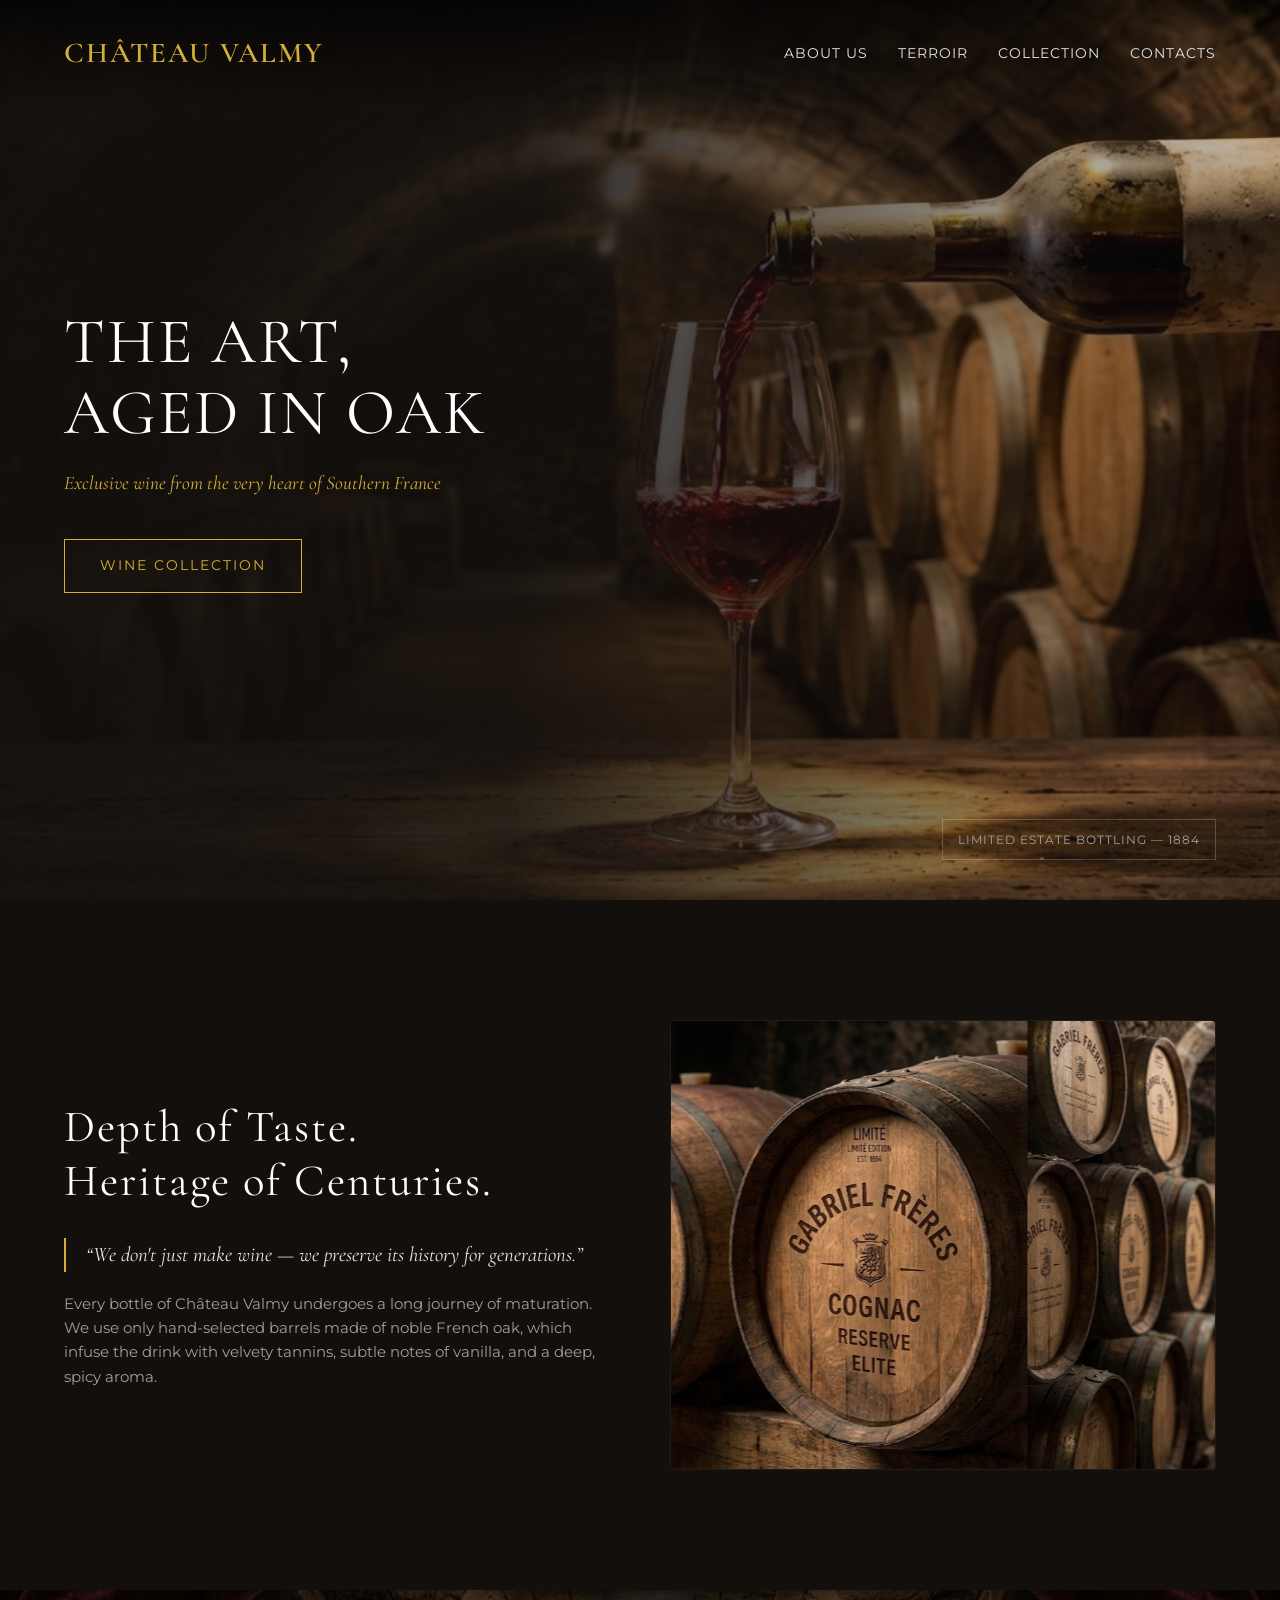
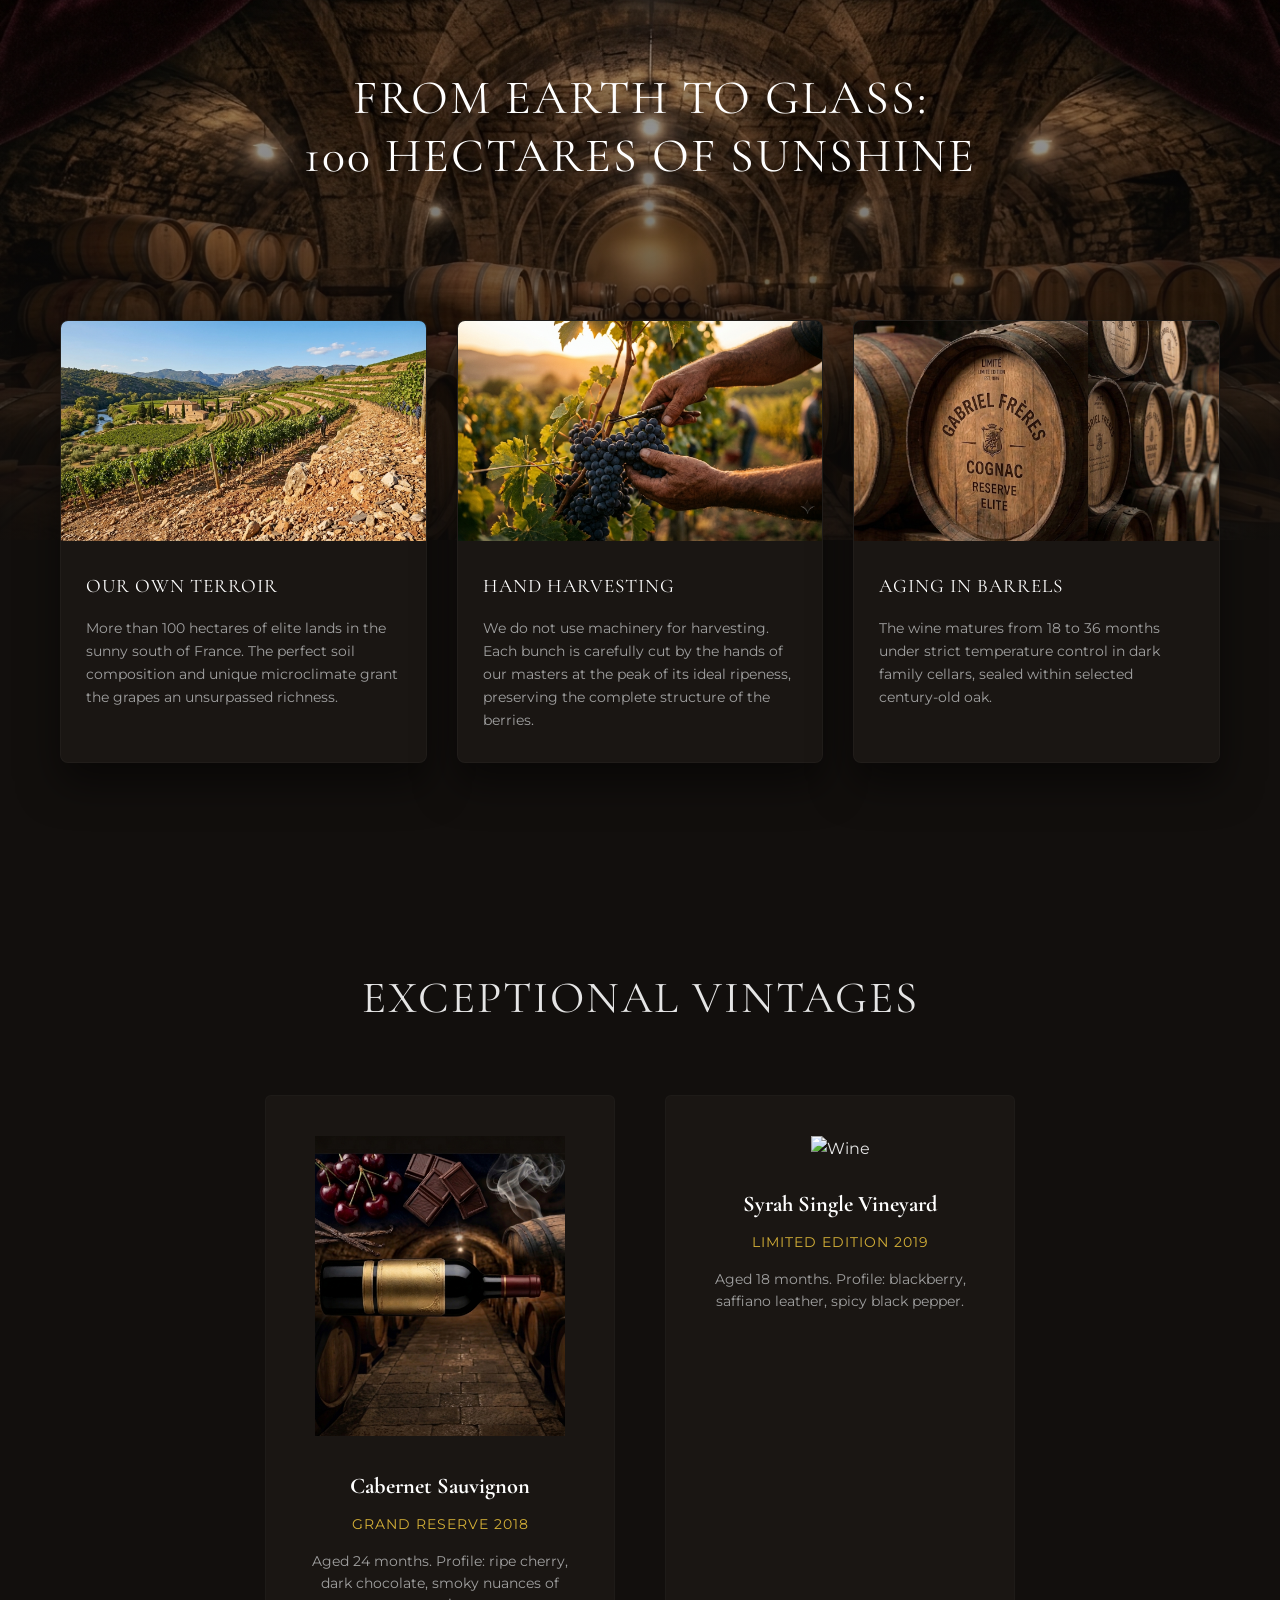
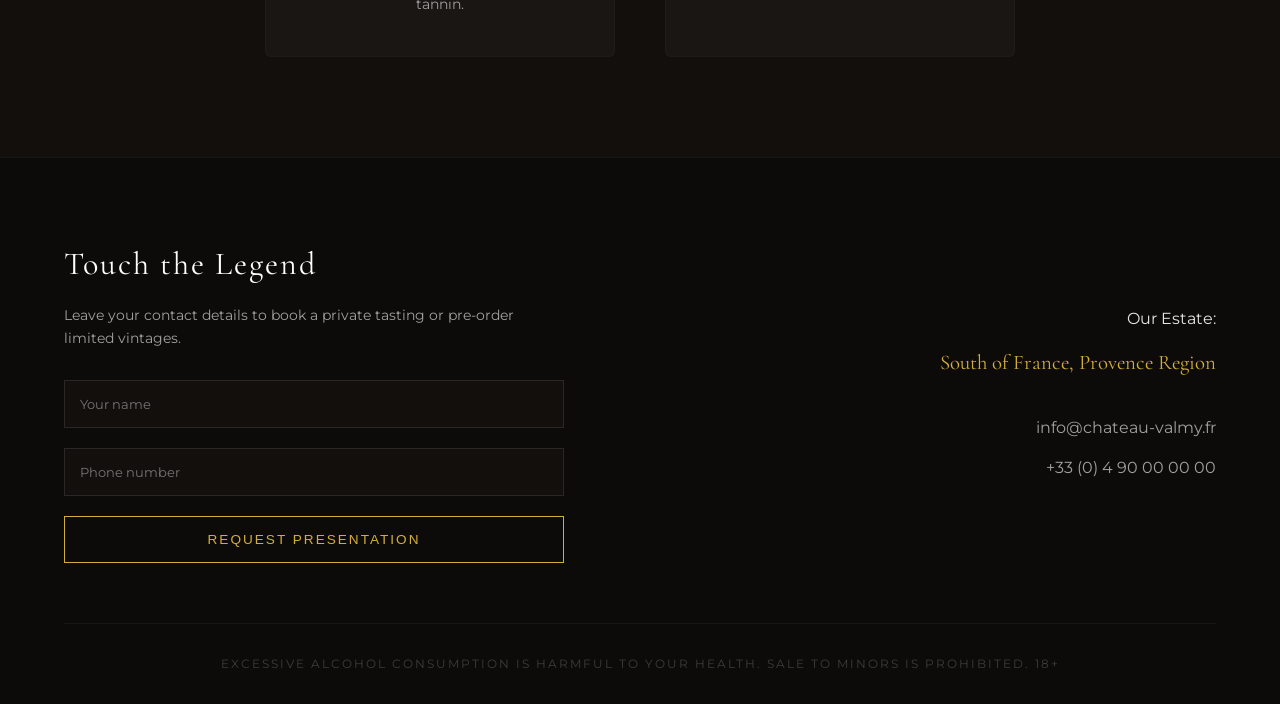
==== index.html @ b54e0d7d "Add files via upload" ====
<!DOCTYPE html>
<html lang="en">
<head>
    <meta charset="UTF-8">
    <meta name="viewport" content="width=device-width, initial-scale=1.0">
    <title>Château Valmy — Exclusive Wines</title>
    <link rel="preconnect" href="https://fonts.googleapis.com">
    <link rel="preconnect" href="https://fonts.gstatic.com" crossorigin>
    <link href="https://fonts.googleapis.com/css2?family=Cormorant+Garamond:ital,wght@0,400;0,600;1,400&family=Montserrat:wght@300;400;500;600&display=swap" rel="stylesheet">
    <link rel="stylesheet" href="./style.css">
</head>
<body>


<header>
    <a href="#" class="nav-logo">CHÂTEAU VALMY</a>
    <ul class="nav-menu">
        <li><a href="#about">About Us</a></li>
        <li><a href="#terroir">Terroir</a></li>
        <li><a href="#collection">Collection</a></li>
        <li><a href="#contacts">Contacts</a></li>
    </ul>
</header>


<section class="hero">

    <div class="hero-content">
        <h1>The Art,<br>Aged in Oak</h1>
        <p>Exclusive wine from the very heart of Southern France</p>
        <a href="#collection" class="btn-gold">Wine Collection</a>
    </div>

    <div class="hero-badge">Limited Estate Bottling — 1884</div>
</section>


<section class="about" id="about">
    <div class="about-text">
        <h2>Depth of Taste.<br>Heritage of Centuries.</h2>
        <blockquote>
            “We don't just make wine — we preserve its history for generations.”
        </blockquote>
        <p>
            Every bottle of Château Valmy undergoes a long journey of maturation. We use only hand-selected barrels made of noble French oak, which infuse the drink with velvety tannins, subtle notes of vanilla, and a deep, spicy aroma.
        </p>
    </div>
    <div class="about-image">
        <img src="barrels.png" alt="Oak barrels in the cellar">
    </div>
</section>


<section class="terroir-section" id="terroir">
    <div class="terroir-hero">
        <h2>From Earth to Glass:<br>100 Hectares of Sunshine</h2>
    </div>

    <div class="cards-container">

        <div class="info-card">
            <div class="card-image">
                <img src="terroir.png" alt="Own vineyards">
            </div>
            <div class="card-text">
                <h3>Our Own Terroir</h3>
                <p>More than 100 hectares of elite lands in the sunny south of France. The perfect soil composition and unique microclimate grant the grapes an unsurpassed richness.</p>
            </div>
        </div>


        <div class="info-card">
            <div class="card-image">
                <img src="harvest.png" alt="Grape harvest">
            </div>
            <div class="card-text">
                <h3>Hand Harvesting</h3>
                <p>We do not use machinery for harvesting. Each bunch is carefully cut by the hands of our masters at the peak of its ideal ripeness, preserving the complete structure of the berries.</p>
            </div>
        </div>


        <div class="info-card">
            <div class="card-image">
                <img src="barrels.png" alt="Wine aging">
            </div>
            <div class="card-text">
                <h3>Aging in Barrels</h3>
                <p>The wine matures from 18 to 36 months under strict temperature control in dark family cellars, sealed within selected century-old oak.</p>
            </div>
        </div>
    </div>
</section>


<section class="collection" id="collection">
    <h2>Exceptional Vintages</h2>
    <div class="showcase">

        <div class="wine-item">
            <img src="grand_vintage.png" alt="Wine">
            <h4>Cabernet Sauvignon</h4>
            <div class="wine-meta">Grand Reserve 2018</div>
            <p class="wine-desc">Aged 24 months. Profile: ripe cherry, dark chocolate, smoky nuances of tannin.</p>
        </div>

        <div class="wine-item">
            <img src="single_vineyard.png" alt="Wine">
            <h4>Syrah Single Vineyard</h4>
            <div class="wine-meta">Limited Edition 2019</div>
            <p class="wine-desc">Aged 18 months. Profile: blackberry, saffiano leather, spicy black pepper.</p>
        </div>

    </div>
</section>


<footer id="contacts">
    <div class="footer-container">
        <div class="footer-form">
            <h3>Touch the Legend</h3>
            <p>Leave your contact details to book a private tasting or pre-order limited vintages.</p>
            <form action="#">
                <div class="form-group">
                    <input type="text" placeholder="Your name" required>
                </div>
                <div class="form-group">
                    <input type="tel" placeholder="Phone number" required>
                </div>
                <button type="submit" class="btn-gold" style="cursor: pointer; width: 100%;">Request Presentation</button>
            </form>
        </div>

        <div class="footer-info">
            <p>Our Estate:</p>
            <p class="address">South of France, Provence Region</p>
            <p style="margin-top: 20px; color: var(--text-muted);">info@chateau-valmy.fr</p>
            <p style="color: var(--text-muted);">+33 (0) 4 90 00 00 00</p>
        </div>
    </div>

    <div class="warning-text">
        Excessive alcohol consumption is harmful to your health. Sale to minors is prohibited. 18+
    </div>
</footer>

</body>
</html>
---- style.css ----
:root {
    --bg-main: #120F0D;
    --bg-card: #1A1613;
    --color-gold: #D4AF37;
    --color-gold-hover: #C5A059;
    --text-light: #E5E5E5;
    --text-muted: #A0A0A0;
    --font-serif: 'Cormorant Garamond', serif;
    --font-sans: 'Montserrat', sans-serif;
}

* {
    box-sizing: border-box;
    margin: 0;
    padding: 0;
}

body {
    background-color: var(--bg-main);
    color: var(--text-light);
    font-family: var(--font-sans);
    line-height: 1.6;
    overflow-x: hidden;
    scroll-behavior: smooth;
}

h1, h2, h3, .nav-logo {
    font-family: var(--font-serif);
    font-weight: 400;
    letter-spacing: 2px;
}

header {
    position: absolute;
    top: 0;
    left: 0;
    width: 100%;
    display: flex;
    justify-content: space-between;
    align-items: center;
    padding: 30px 5%;
    z-index: 10;
    background: linear-gradient(to bottom, rgba(0,0,0,0.7), transparent);
}

.nav-logo {
    color: var(--color-gold);
    font-size: 1.8rem;
    text-decoration: none;
    font-weight: 600;
}

.nav-menu {
    display: flex;
    list-style: none;
    gap: 30px;
}

.nav-menu a {
    color: var(--text-light);
    text-decoration: none;
    font-size: 0.85rem;
    text-transform: uppercase;
    letter-spacing: 1px;
    transition: color 0.3s ease;
}

.nav-menu a:hover {
    color: var(--color-gold);
}

/* 3. ГЛАВНЫЙ ЭКРАН (HERO SECTION) */
.hero {
    height: 100vh;
    background: linear-gradient(to right, rgba(18, 15, 13, 0.9) 40%, rgba(18, 15, 13, 0.2)),
    url('hero-bg.png') center/cover no-repeat;
    display: flex;
    align-items: center;
    padding: 0 5%;
    position: relative;
}

.hero-content {
    max-width: 650px;
}

.hero-content h1 {
    font-size: 4rem;
    line-height: 1.1;
    margin-bottom: 20px;
    color: #fff;
    text-transform: uppercase;
}

.hero-content p {
    font-size: 1.2rem;
    font-family: var(--font-serif);
    font-style: italic;
    color: var(--color-gold);
    margin-bottom: 40px;
}

.btn-gold {
    display: inline-block;
    padding: 15px 35px;
    border: 1px solid var(--color-gold);
    color: var(--color-gold);
    text-decoration: none;
    text-transform: uppercase;
    font-size: 0.85rem;
    letter-spacing: 2px;
    transition: all 0.4s ease;
    background: transparent;
}

.btn-gold:hover {
    background-color: var(--color-gold);
    color: var(--bg-main);
    box-shadow: 0 0 20px rgba(212, 175, 55, 0.4);
}

.hero-badge {
    position: absolute;
    bottom: 40px;
    right: 5%;
    border: 1px solid rgba(255,255,255,0.2);
    padding: 10px 15px;
    font-size: 0.75rem;
    text-transform: uppercase;
    letter-spacing: 1px;
    color: var(--text-muted);
}


.about {
    padding: 120px 5%;
    display: flex;
    align-items: center;
    gap: 60px;
    max-width: 1400px;
    margin: 0 auto;
}

.about-text {
    flex: 1;
}

.about-text h2 {
    font-size: 2.8rem;
    color: #fff;
    margin-bottom: 30px;
    line-height: 1.2;
}

.about-text blockquote {
    font-family: var(--font-serif);
    font-size: 1.3rem;
    color: var(--text-light);
    border-left: 2px solid var(--color-gold);
    padding-left: 20px;
    margin-bottom: 20px;
    font-style: italic;
}

.about-text p {
    color: var(--text-muted);
    font-size: 0.95rem;
}

.about-image {
    flex: 1;
    display: flex;
    gap: 20px;
}

.about-image img {
    width: 100%;
    height: 450px;
    object-fit: cover;
    border-radius: 4px;
    border: 1px solid rgba(255,255,255,0.05);
}


.terroir-section {
    position: relative;
    background-color: var(--bg-main);
    padding-bottom: 100px;
}

.terroir-hero {
    height: 550px;
    background: linear-gradient(to bottom, rgba(0,0,0,0.3), rgba(18,15,13,0.85)),
    url('vineyard-bg.png') center/cover no-repeat;
    display: flex;
    align-items: flex-start;
    justify-content: center;
    padding-top: 80px;
}

.terroir-hero h2 {
    color: #ffffff;
    font-size: 3rem;
    text-align: center;
    line-height: 1.2;
    text-transform: uppercase;
    text-shadow: 0 4px 15px rgba(0, 0, 0, 0.6);
}

.cards-container {
    max-width: 1200px;
    margin: 0 auto;
    padding: 0 20px;
    display: flex;
    gap: 30px;
    justify-content: center;
    margin-top: -220px;
    position: relative;
    z-index: 2;
}

.info-card {
    flex: 1;
    background: var(--bg-card);
    border-radius: 8px;
    overflow: hidden;
    box-shadow: 0 20px 40px rgba(0, 0, 0, 0.5);
    border: 1px solid rgba(255, 255, 255, 0.03);
    transition: transform 0.4s ease, box-shadow 0.4s ease, border-color 0.4s ease;
}

.info-card:hover {
    transform: translateY(-12px);
    box-shadow: 0 20px 40px rgba(212, 175, 55, 0.12);
    border-color: rgba(212, 175, 55, 0.25);
}



.card-image {
    height: 220px;
    overflow: hidden;
}

.card-image img {
    width: 100%;
    height: 100%;
    object-fit: cover;
    transition: transform 0.6s ease;
}

.info-card:hover .card-image img {
    transform: scale(1.06);
}

.card-text {
    padding: 30px 25px;
}

.card-text h3 {
    color: #FFF;
    font-size: 1.2rem;
    margin-bottom: 15px;
    text-transform: uppercase;
    letter-spacing: 1px;
}

.card-text p {
    color: var(--text-muted);
    font-size: 0.9rem;
    line-height: 1.6;
}


.collection {
    padding: 100px 5%;
    max-width: 1200px;
    margin: 0 auto;
    text-align: center;
}

.collection h2 {
    font-size: 2.8rem;
    margin-bottom: 60px;
    text-transform: uppercase;
}

.showcase {
    display: flex;
    justify-content: center;
    gap: 50px;
    flex-wrap: wrap;
}

.wine-item {
    background: var(--bg-card);
    padding: 40px 30px;
    border-radius: 6px;
    max-width: 350px;
    border: 1px solid rgba(255,255,255,0.02);
    transition: all 0.3s ease;
}

.wine-item:hover {
    border-color: rgba(212, 175, 55, 0.2);
    background: #1f1b18;
    box-shadow: 0 20px 40px rgba(212, 175, 55, 0.12);
}

.wine-item img {
    height: 300px;
    object-fit: contain;
    margin-bottom: 25px;
    transition: transform 0.4s ease;
}

.wine-item:hover img {
    transform: scale(1.04) translateY(-5px);
}

.wine-item h4 {
    font-family: var(--font-serif);
    font-size: 1.4rem;
    color: #fff;
    margin-bottom: 10px;
}

.wine-item .wine-meta {
    color: var(--color-gold);
    font-size: 0.85rem;
    text-transform: uppercase;
    margin-bottom: 15px;
    letter-spacing: 1px;
}

.wine-item .wine-desc {
    color: var(--text-muted);
    font-size: 0.85rem;
}


footer {
    background: #0d0b0a;
    padding: 80px 5% 30px;
    border-top: 1px solid rgba(255,255,255,0.05);
}

.footer-container {
    max-width: 1200px;
    margin: 0 auto;
    display: flex;
    justify-content: space-between;
    gap: 50px;
    margin-bottom: 60px;
}

.footer-form {
    flex: 1;
    max-width: 500px;
}

.footer-form h3 {
    font-size: 2rem;
    margin-bottom: 15px;
    color: #fff;
}

.footer-form p {
    color: var(--text-muted);
    margin-bottom: 30px;
    font-size: 0.9rem;
}

.form-group {
    margin-bottom: 20px;
}

.form-group input {
    width: 100%;
    padding: 15px;
    background: var(--bg-main);
    border: 1px solid rgba(255,255,255,0.1);
    color: #fff;
    font-family: var(--font-sans);
    outline: none;
    transition: border-color 0.3s ease;
}

.form-group input:focus {
    border-color: var(--color-gold);
}

.footer-info {
    flex: 1;
    display: flex;
    flex-direction: column;
    justify-content: center;
    align-items: flex-end;
    text-align: right;
}

.footer-info p {
    color: var(--text-light);
    margin-bottom: 15px;
    font-size: 1rem;
}

.footer-info .address {
    font-family: var(--font-serif);
    font-size: 1.3rem;
    color: var(--color-gold);
}

.warning-text {
    text-align: center;
    color: rgba(255,255,255,0.2);
    font-size: 0.75rem;
    letter-spacing: 2px;
    margin-top: 40px;
    text-transform: uppercase;
    border-top: 1px solid rgba(255,255,255,0.05);
    padding-top: 30px;
}

@media (max-width: 992px) {
    .about { flex-direction: column; text-align: center; }
    .about-text blockquote { border-left: none; border-top: 1px solid var(--color-gold); padding: 20px 0 0; }
    .footer-container { flex-direction: column; align-items: center; text-align: center; }
    .footer-info { align-items: center; text-align: center; }
}

@media (max-width: 768px) {
    .hero-content h1 { font-size: 2.5rem; }
    .nav-menu { display: none; }
    .terroir-hero h2 { font-size: 2rem; }
    .cards-container { flex-direction: column; margin-top: -80px; gap: 25px; }
    .terroir-hero { height: 400px; }
}


@media (max-width: 548px) {
    .collection h2{
        font-size: 1rem;
    }
}
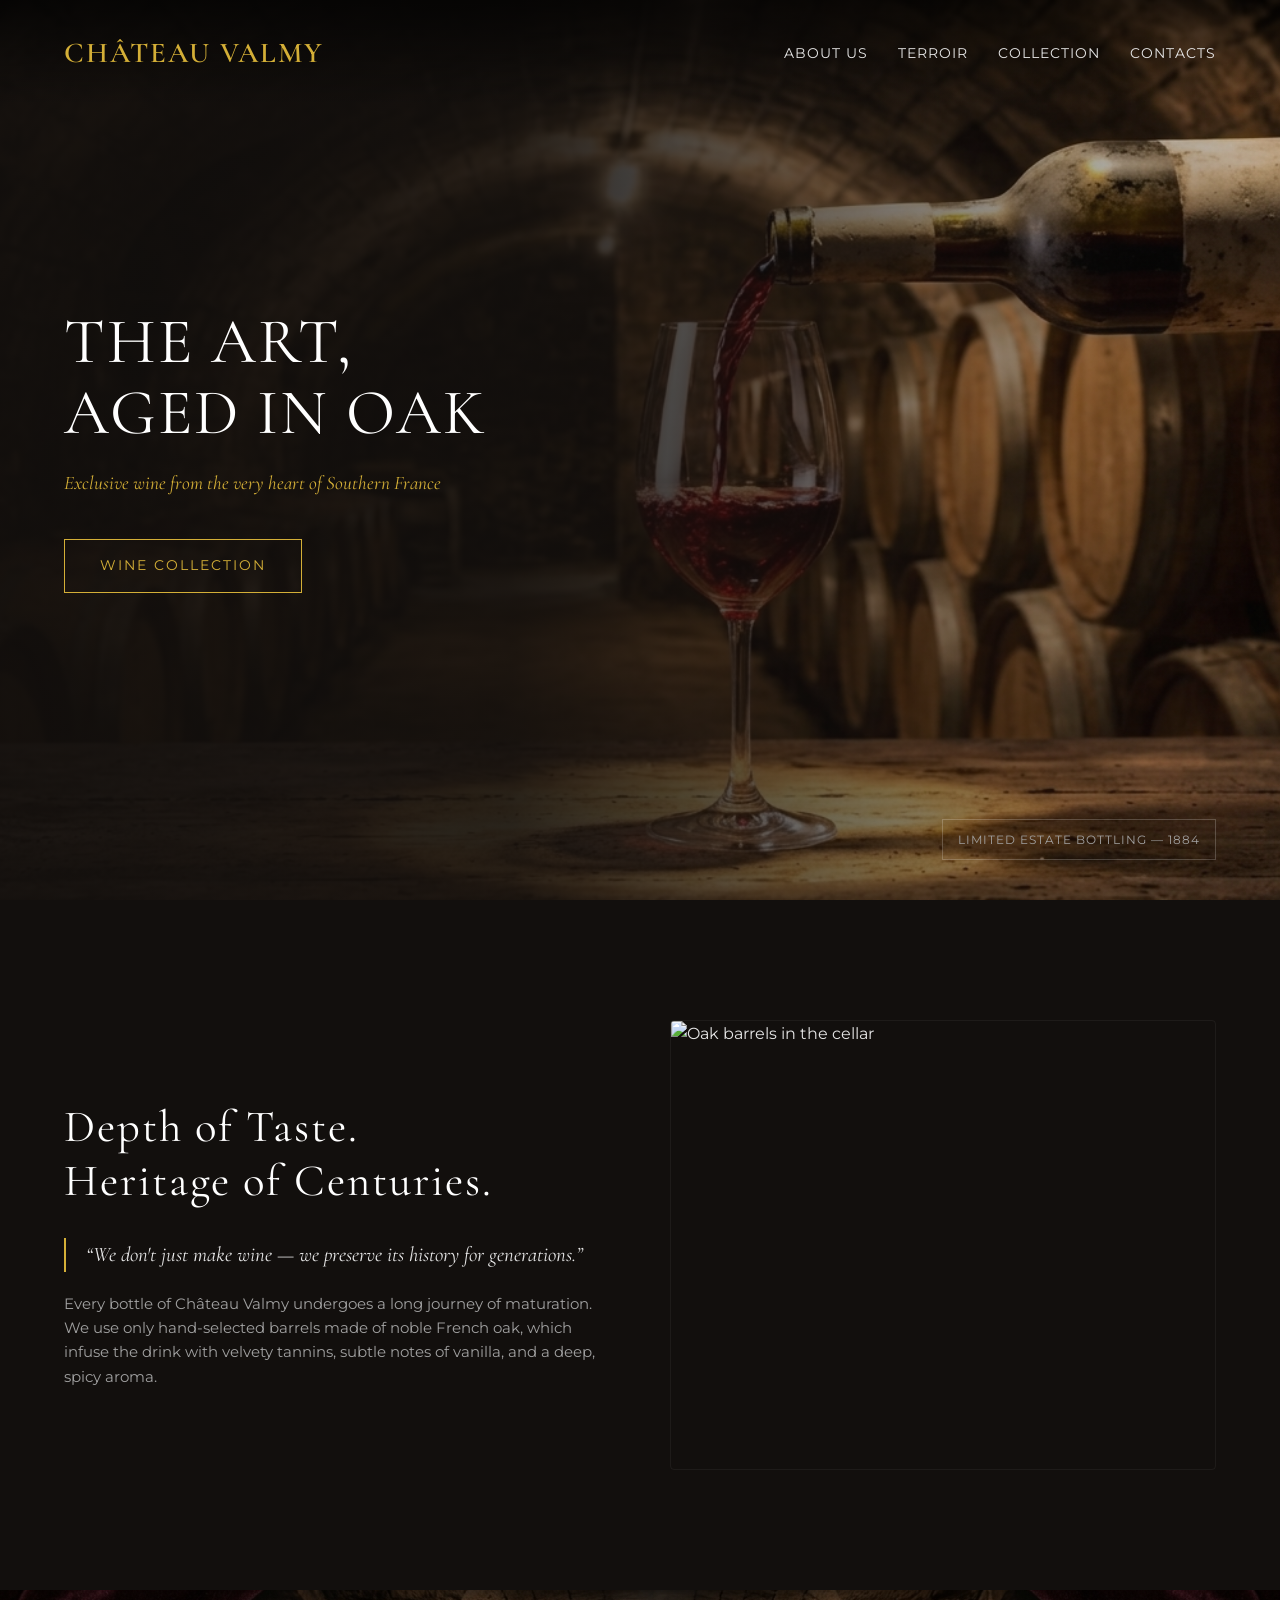
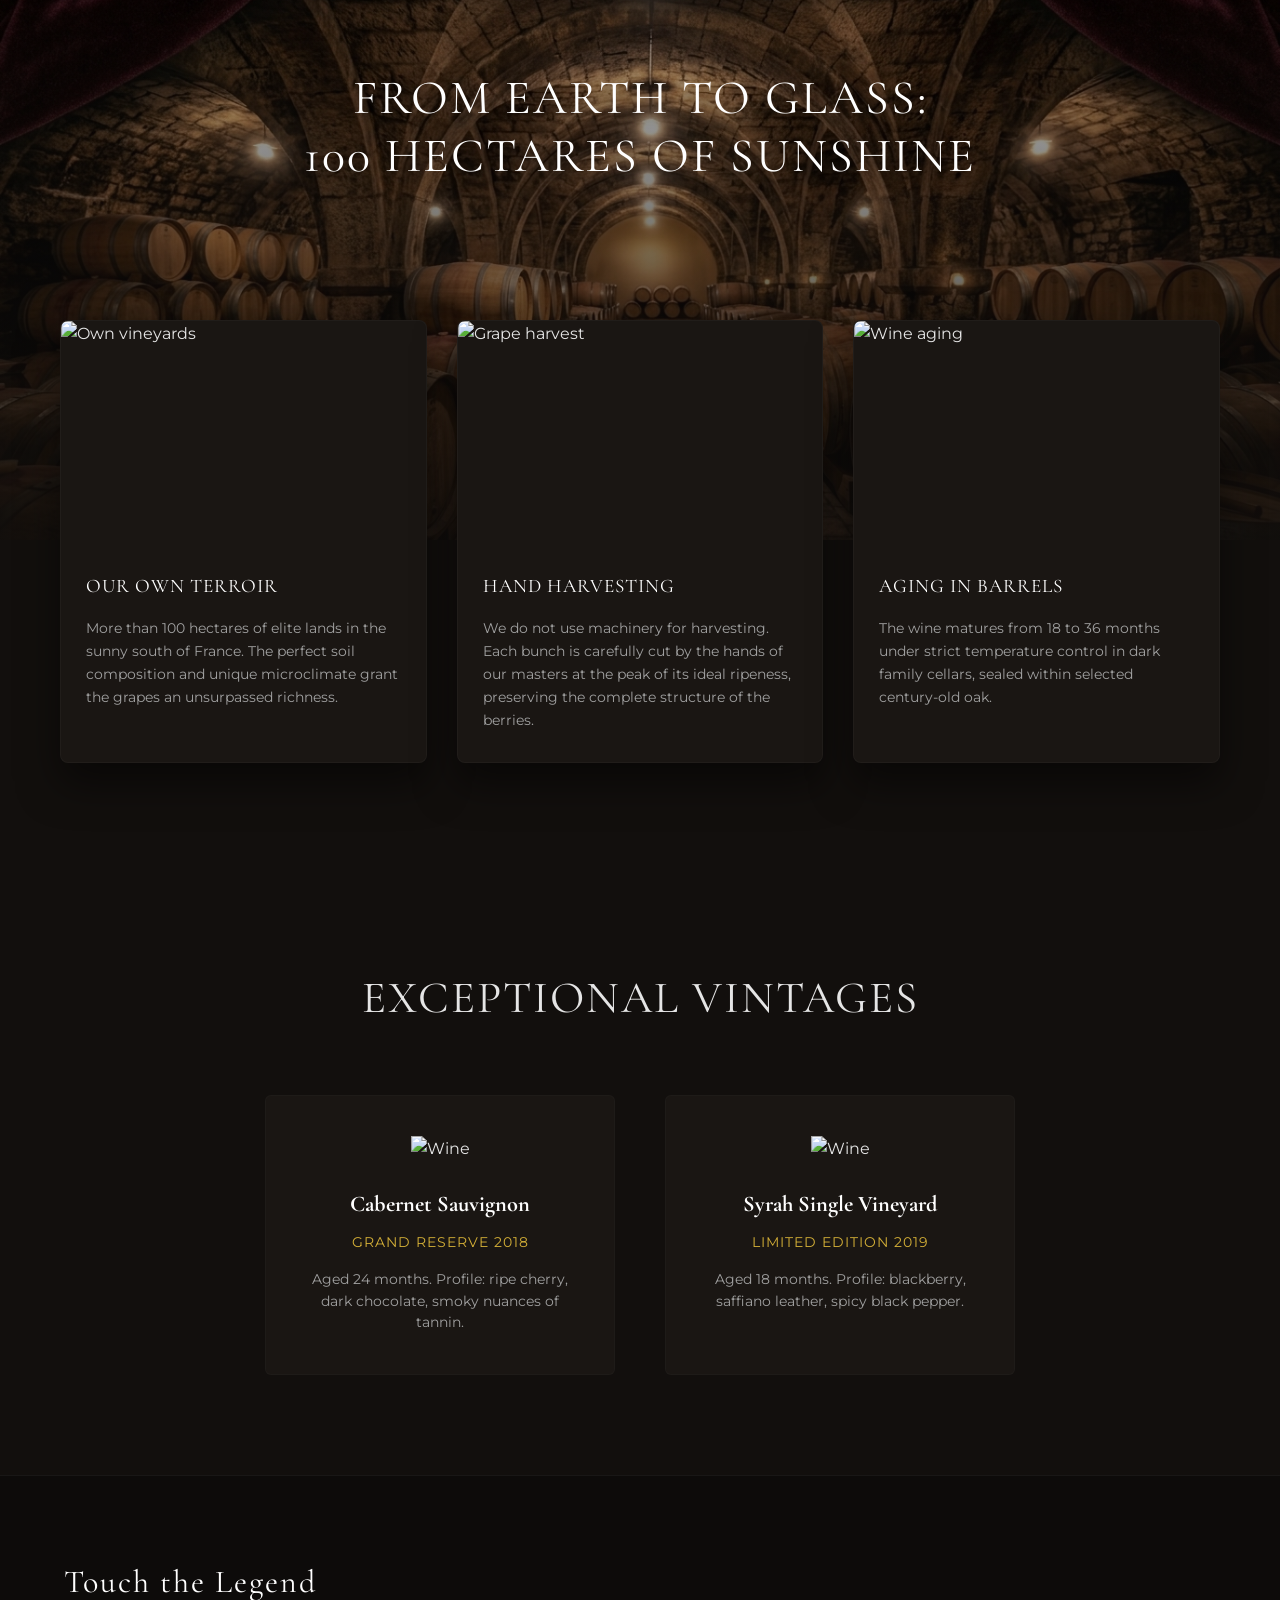
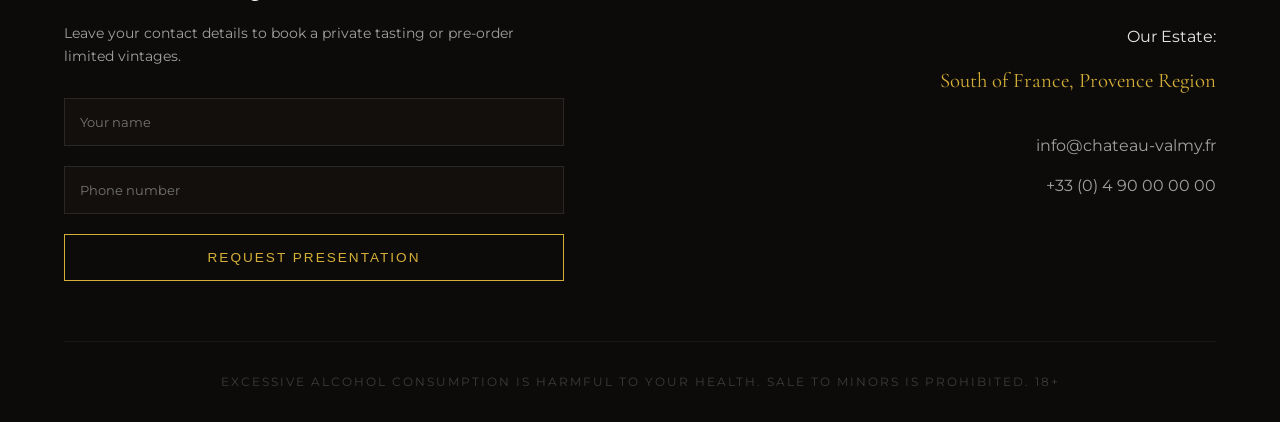
==== commit 4caee83d: "Update index.html" ====
--- a/index.html
+++ b/index.html
@@ -46,7 +46,7 @@
         </p>
     </div>
     <div class="about-image">
-        <img src="barrels.png" alt="Oak barrels in the cellar">
+        <img src="barrels.webp" alt="Oak barrels in the cellar">
     </div>
 </section>
 
@@ -60,7 +60,7 @@
 
         <div class="info-card">
             <div class="card-image">
-                <img src="terroir.png" alt="Own vineyards">
+                <img src="terroir.webp" alt="Own vineyards">
             </div>
             <div class="card-text">
                 <h3>Our Own Terroir</h3>
@@ -71,7 +71,7 @@
 
         <div class="info-card">
             <div class="card-image">
-                <img src="harvest.png" alt="Grape harvest">
+                <img src="harvest.webp" alt="Grape harvest">
             </div>
             <div class="card-text">
                 <h3>Hand Harvesting</h3>
@@ -82,7 +82,7 @@
 
         <div class="info-card">
             <div class="card-image">
-                <img src="barrels.png" alt="Wine aging">
+                <img src="barrels.webp" alt="Wine aging">
             </div>
             <div class="card-text">
                 <h3>Aging in Barrels</h3>
@@ -98,14 +98,14 @@
     <div class="showcase">
 
         <div class="wine-item">
-            <img src="grand_vintage.png" alt="Wine">
+            <img src="grand_vintage.webp" alt="Wine">
             <h4>Cabernet Sauvignon</h4>
             <div class="wine-meta">Grand Reserve 2018</div>
             <p class="wine-desc">Aged 24 months. Profile: ripe cherry, dark chocolate, smoky nuances of tannin.</p>
         </div>
 
         <div class="wine-item">
-            <img src="single_vineyard.png" alt="Wine">
+            <img src="single_vineyard.webp" alt="Wine">
             <h4>Syrah Single Vineyard</h4>
             <div class="wine-meta">Limited Edition 2019</div>
             <p class="wine-desc">Aged 18 months. Profile: blackberry, saffiano leather, spicy black pepper.</p>
@@ -145,4 +145,4 @@
 </footer>
 
 </body>
-</html>+</html>
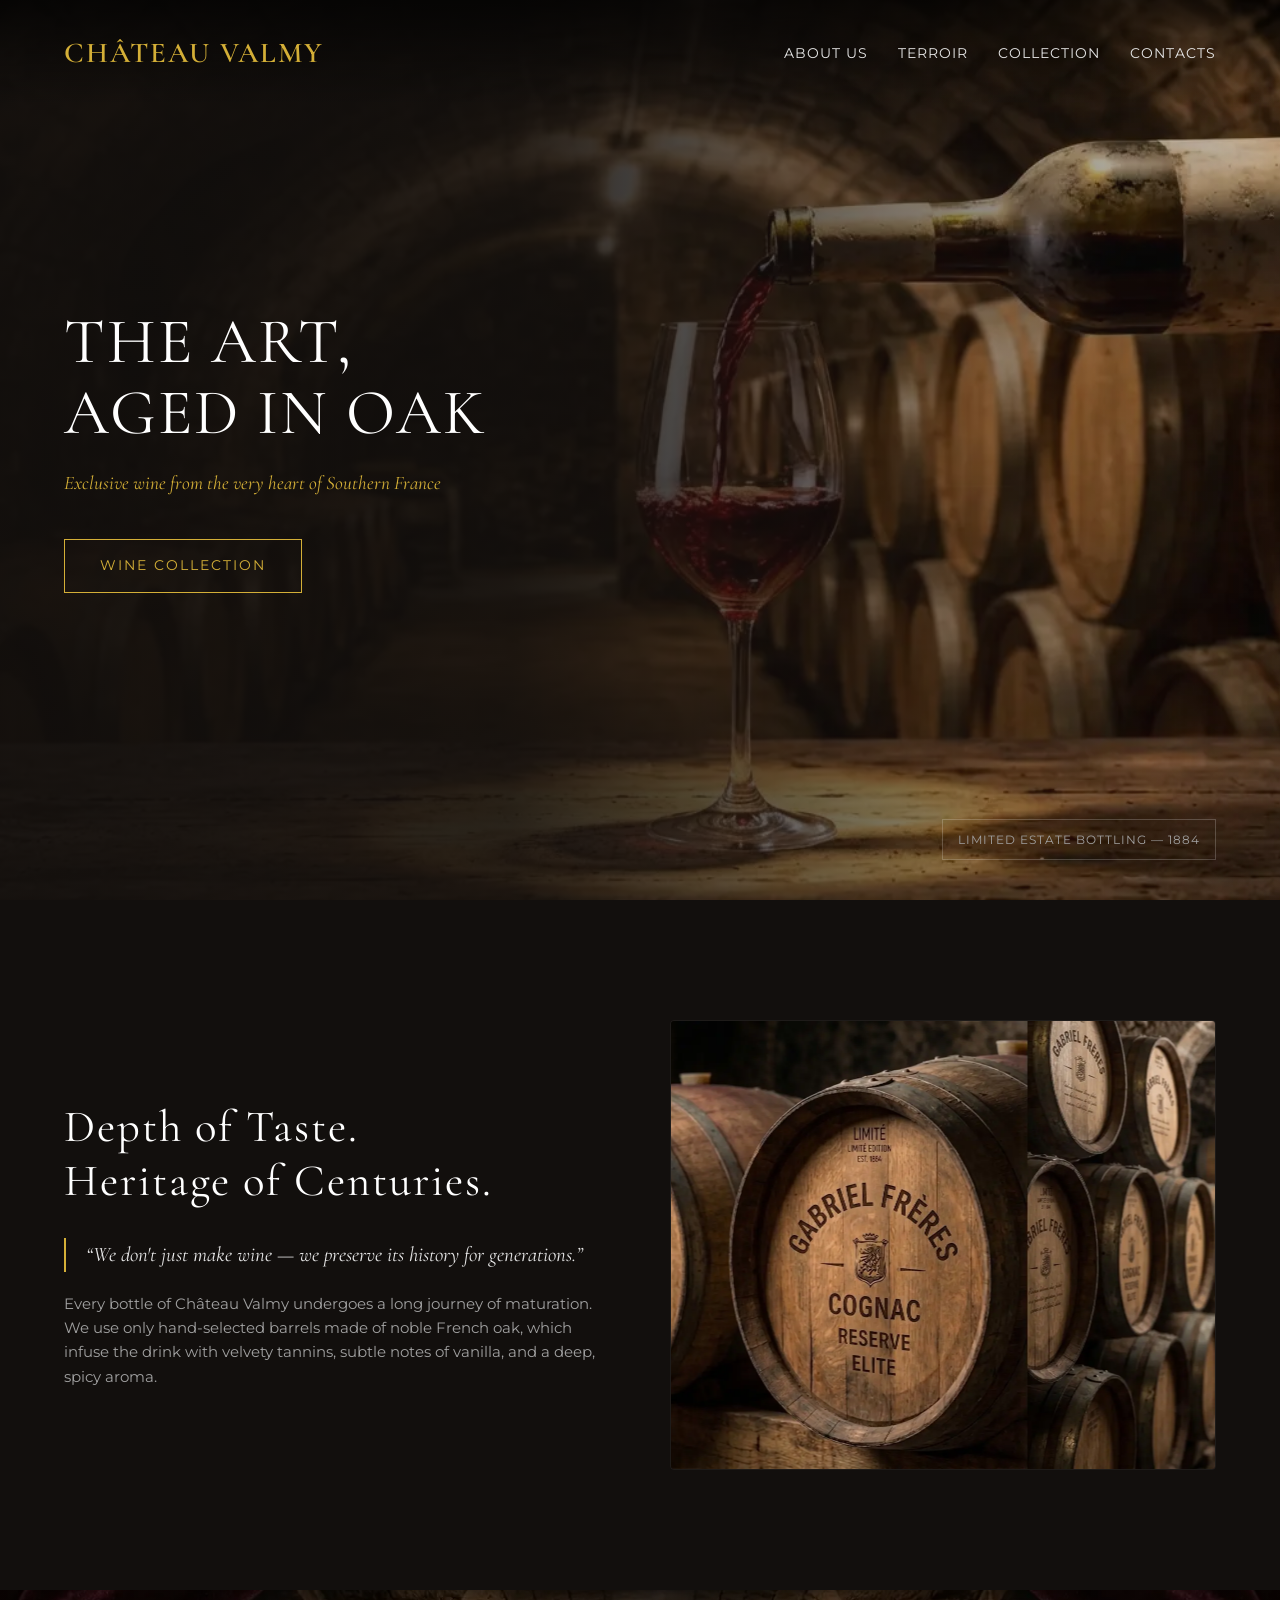
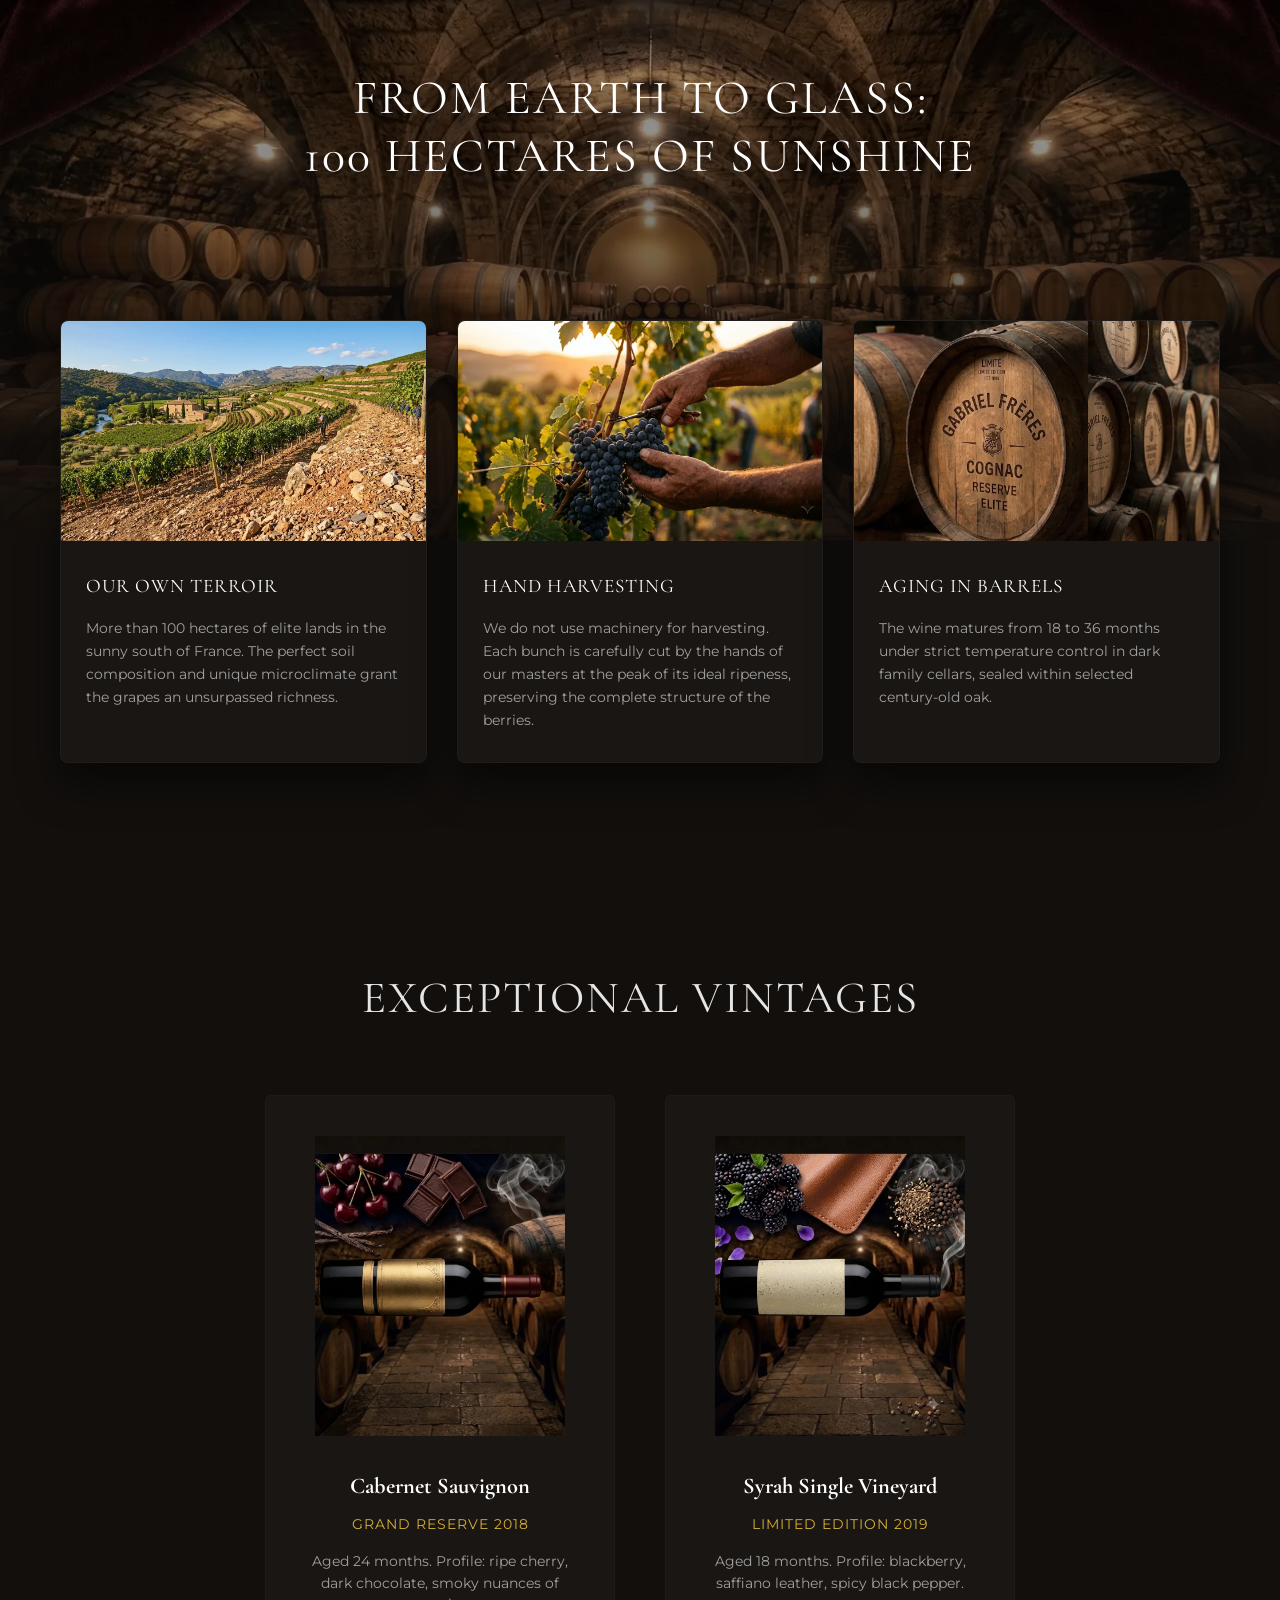
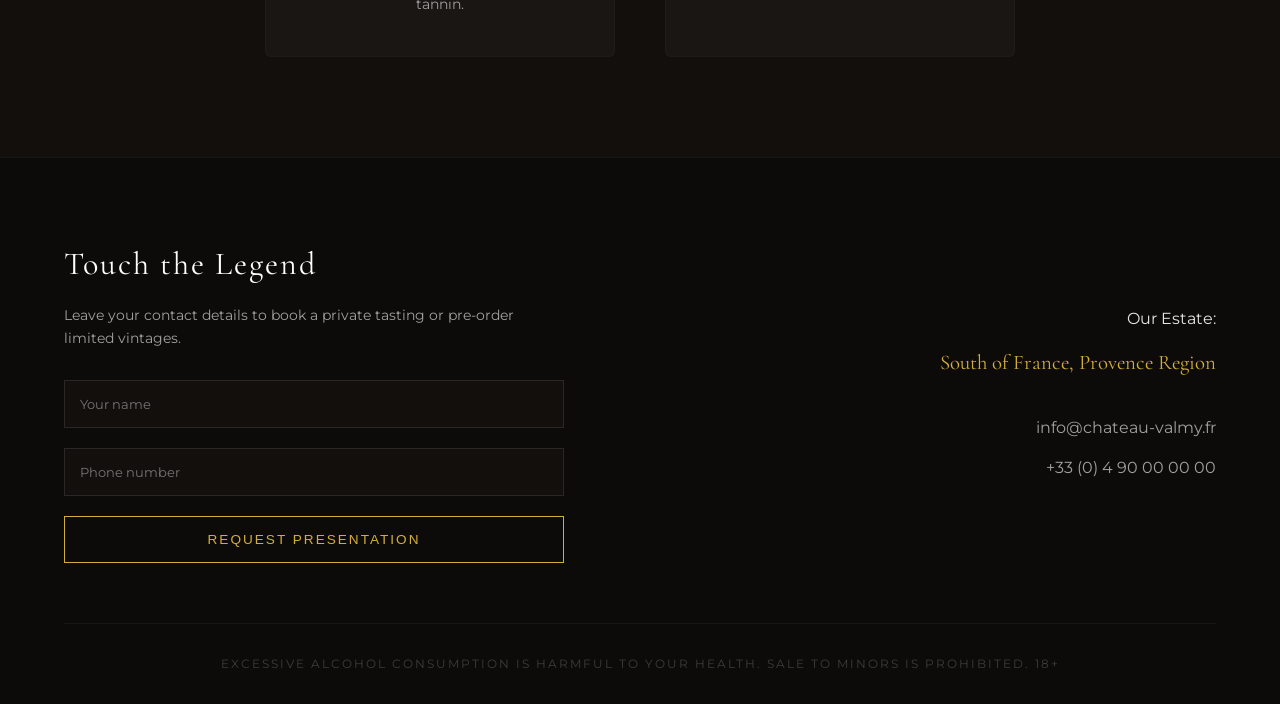
==== commit 2ac3036a: "Update index.html Optimized" ====
--- a/index.html
+++ b/index.html
@@ -3,6 +3,7 @@
 <head>
     <meta charset="UTF-8">
     <meta name="viewport" content="width=device-width, initial-scale=1.0">
+    <meta name="description" content="Elite winemaking: exclusive wine collection, own terroir, and traditions of quality.">
     <title>Château Valmy — Exclusive Wines</title>
     <link rel="preconnect" href="https://fonts.googleapis.com">
     <link rel="preconnect" href="https://fonts.gstatic.com" crossorigin>
@@ -22,7 +23,7 @@
     </ul>
 </header>
 
-
+<mine>
 <section class="hero">
 
     <div class="hero-content">
@@ -113,7 +114,7 @@
 
     </div>
 </section>
-
+</mine>
 
 <footer id="contacts">
     <div class="footer-container">
--- a/style.css
+++ b/style.css
@@ -75,7 +75,7 @@
 .hero {
     height: 100vh;
     background: linear-gradient(to right, rgba(18, 15, 13, 0.9) 40%, rgba(18, 15, 13, 0.2)),
-    url('hero-bg.png') center/cover no-repeat;
+    url('hero-bg.webp') center/cover no-repeat;
     display: flex;
     align-items: center;
     padding: 0 5%;
@@ -193,7 +193,7 @@
 .terroir-hero {
     height: 550px;
     background: linear-gradient(to bottom, rgba(0,0,0,0.3), rgba(18,15,13,0.85)),
-    url('vineyard-bg.png') center/cover no-repeat;
+    url('vineyard-bg.webp') center/cover no-repeat;
     display: flex;
     align-items: flex-start;
     justify-content: center;
@@ -444,4 +444,4 @@
     .collection h2{
         font-size: 1rem;
     }
-}+}
